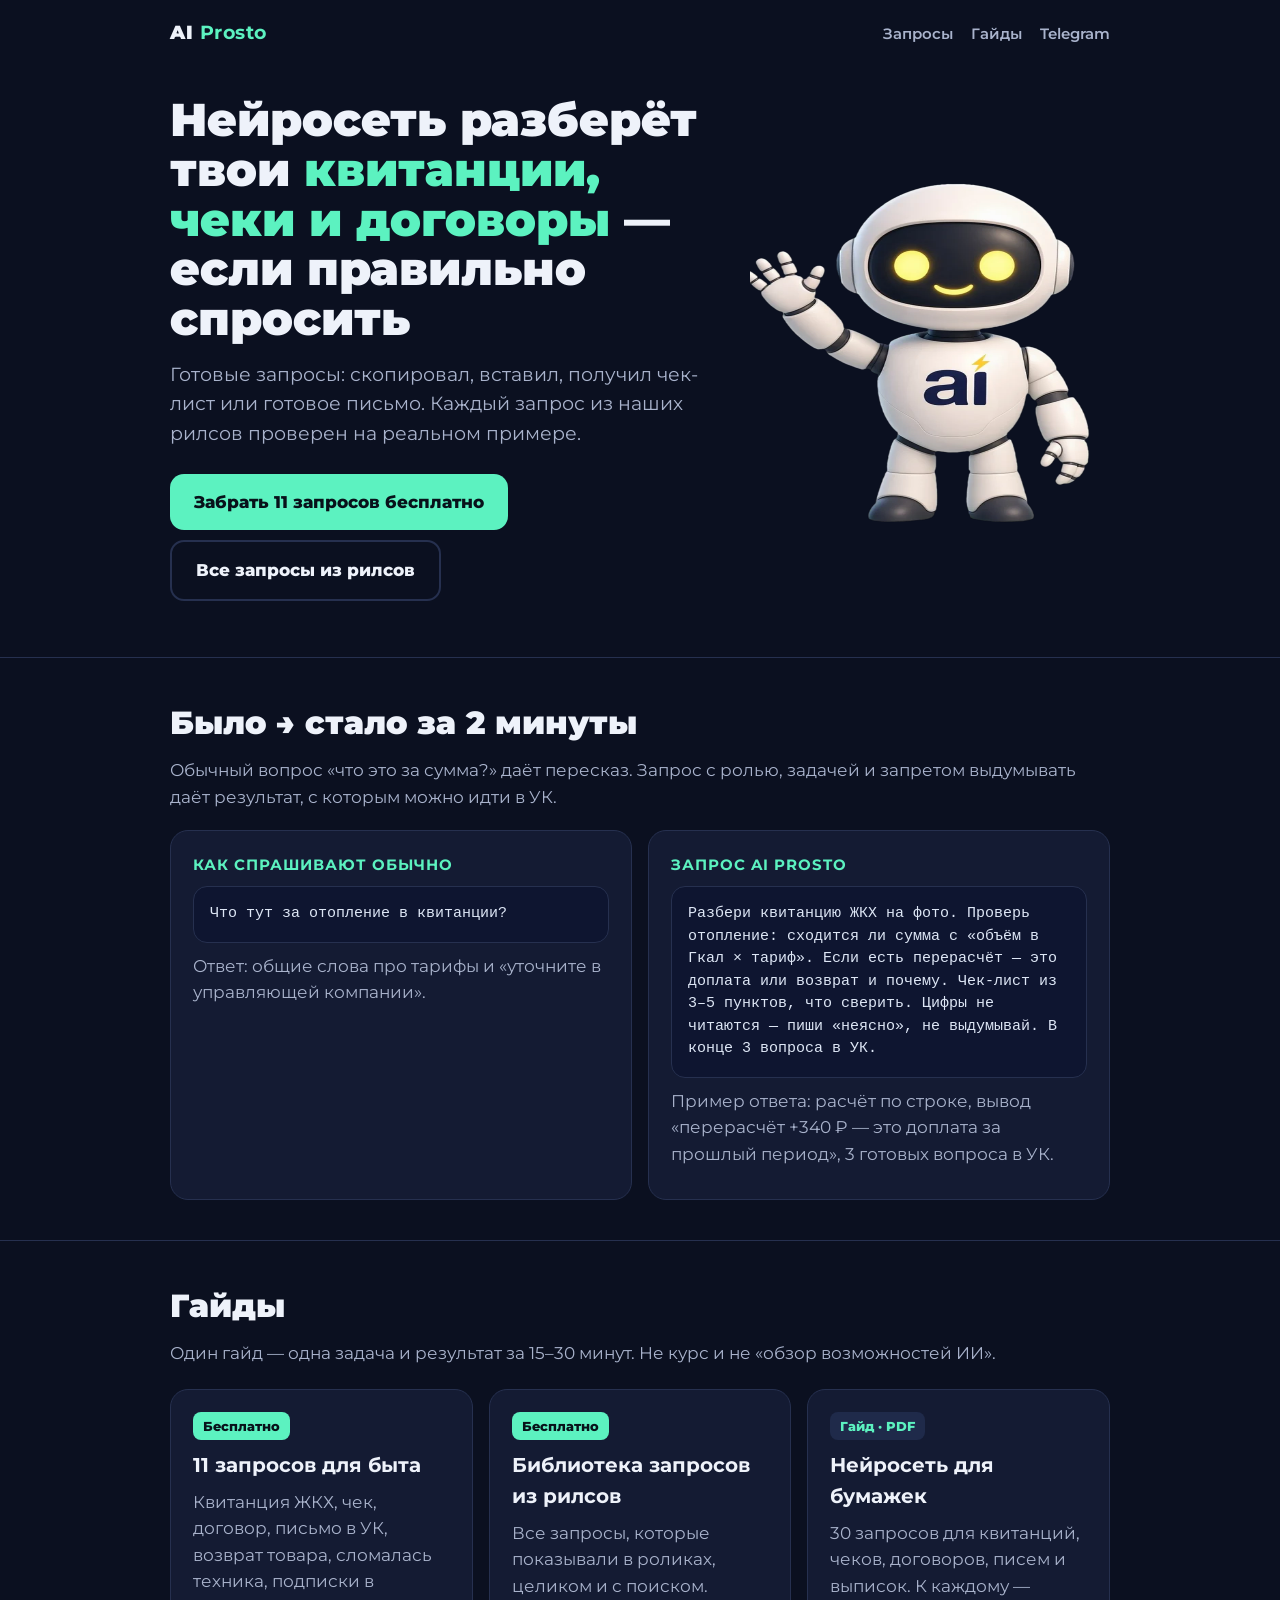
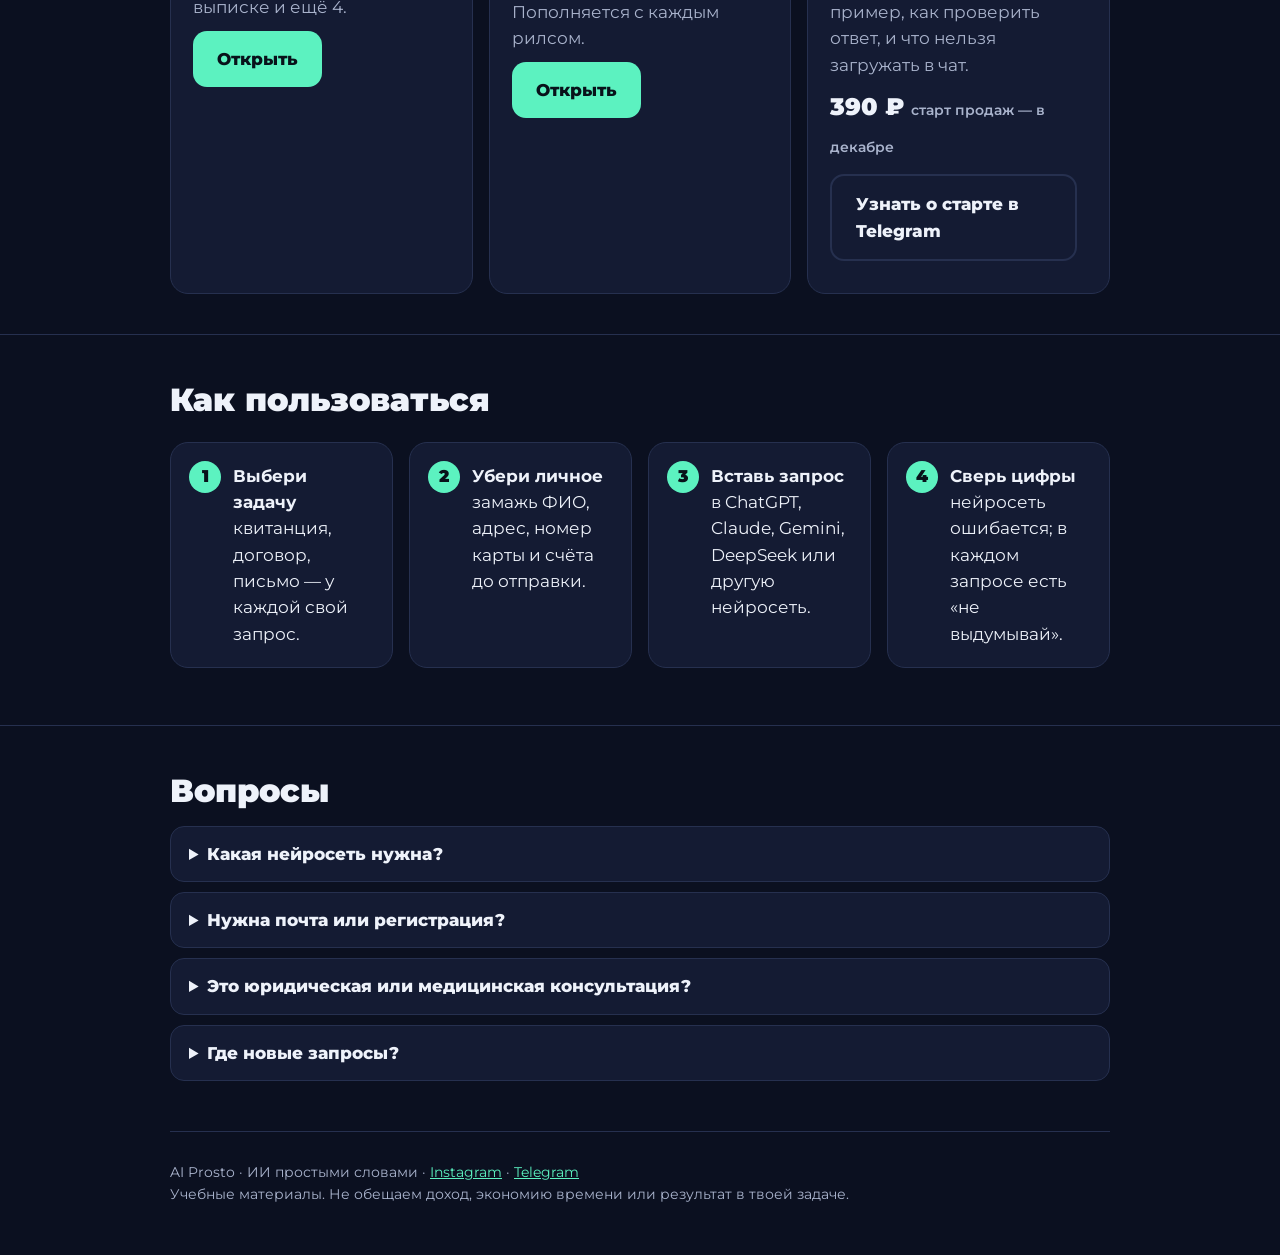
==== site/index.html @ b139ee8e "site v1 + tg queue + publisher Co-authored-by: Cursor <cursoragent@cursor.com>" ====
<!doctype html>
<html lang="ru">
<head>
<meta charset="utf-8">
<meta name="viewport" content="width=device-width, initial-scale=1">
<title>AI Prosto — ИИ простыми словами: готовые запросы и гайды</title>
<meta name="description" content="Готовые запросы к нейросети для квитанций, чеков, договоров и писем. Скопировал, вставил, получил результат. Бесплатная шпаргалка и гайды AI Prosto.">
<meta property="og:title" content="AI Prosto — ИИ простыми словами">
<meta property="og:description" content="Готовые запросы к нейросети для быта и работы. Каждый проверен на реальном примере.">
<meta property="og:image" content="assets/robot_wave.webp">
<link rel="preconnect" href="https://fonts.googleapis.com">
<link href="https://fonts.googleapis.com/css2?family=Montserrat:wght@500;600;700;800;900&display=swap" rel="stylesheet">
<link rel="stylesheet" href="style.css">
</head>
<body>
<div class="wrap">
<header>
  <a class="logo" href="./">AI <b>Prosto</b></a>
  <nav><a href="prompts.html">Запросы</a><a href="#guides">Гайды</a><a href="https://t.me/about_ai_easy?utm_source=site&utm_medium=nav&utm_campaign=ai_prosto">Telegram</a></nav>
</header>

<div class="hero">
  <div>
    <h1>Нейросеть разберёт твои <em>квитанции, чеки и договоры</em> — если правильно спросить</h1>
    <p class="lead">Готовые запросы: скопировал, вставил, получил чек-лист или готовое письмо. Каждый запрос из наших рилсов проверен на реальном примере.</p>
    <a class="btn main" href="free/11-zaprosov.html">Забрать 11 запросов бесплатно</a>
    <a class="btn alt" href="prompts.html">Все запросы из рилсов</a>
  </div>
  <img src="assets/robot_wave.webp" alt="Робот AI Prosto машет рукой" width="340" height="340">
</div>
</div>

<section><div class="wrap">
  <h2>Было → стало за 2 минуты</h2>
  <p>Обычный вопрос «что это за сумма?» даёт пересказ. Запрос с ролью, задачей и запретом выдумывать даёт результат, с которым можно идти в УК.</p>
  <div class="ba">
    <div class="card"><h3>Как спрашивают обычно</h3><pre>Что тут за отопление в квитанции?</pre><p>Ответ: общие слова про тарифы и «уточните в управляющей компании».</p></div>
    <div class="card"><h3>Запрос AI Prosto</h3><pre>Разбери квитанцию ЖКХ на фото. Проверь отопление: сходится ли сумма с «объём в Гкал × тариф». Если есть перерасчёт — это доплата или возврат и почему. Чек-лист из 3–5 пунктов, что сверить. Цифры не читаются — пиши «неясно», не выдумывай. В конце 3 вопроса в УК.</pre><p>Пример ответа: расчёт по строке, вывод «перерасчёт +340 ₽ — это доплата за прошлый период», 3 готовых вопроса в УК.</p></div>
  </div>
</div></section>

<section id="guides"><div class="wrap">
  <h2>Гайды</h2>
  <p>Один гайд — одна задача и результат за 15–30 минут. Не курс и не «обзор возможностей ИИ».</p>
  <div class="grid">
    <div class="card">
      <span class="tag free">Бесплатно</span>
      <h3>11 запросов для быта</h3>
      <p>Квитанция ЖКХ, чек, договор, письмо в УК, возврат товара, сломалась техника, подписки в выписке и ещё 4.</p>
      <a class="btn main" href="free/11-zaprosov.html">Открыть</a>
    </div>
    <div class="card">
      <span class="tag free">Бесплатно</span>
      <h3>Библиотека запросов из рилсов</h3>
      <p>Все запросы, которые показывали в роликах, целиком и с поиском. Пополняется с каждым рилсом.</p>
      <a class="btn main" href="prompts.html">Открыть</a>
    </div>
    <div class="card">
      <span class="tag">Гайд · PDF</span>
      <h3>Нейросеть для бумажек</h3>
      <p>30 запросов для квитанций, чеков, договоров, писем и выписок. К каждому — пример, как проверить ответ, и что нельзя загружать в чат.</p>
      <div class="price">390 ₽ <small>старт продаж — в декабре</small></div>
      <a class="btn alt" href="https://t.me/about_ai_easy?utm_source=site&utm_medium=guide_card&utm_campaign=ai_prosto&utm_content=guide_bumazhki">Узнать о старте в Telegram</a>
    </div>
  </div>
</div></section>

<section><div class="wrap">
  <h2>Как пользоваться</h2>
  <ol class="steps">
    <li><b>Выбери задачу</b><br>квитанция, договор, письмо — у каждой свой запрос.</li>
    <li><b>Убери личное</b><br>замажь ФИО, адрес, номер карты и счёта до отправки.</li>
    <li><b>Вставь запрос</b><br>в ChatGPT, Claude, Gemini, DeepSeek или другую нейросеть.</li>
    <li><b>Сверь цифры</b><br>нейросеть ошибается; в каждом запросе есть «не выдумывай».</li>
  </ol>
</div></section>

<section><div class="wrap">
  <h2>Вопросы</h2>
  <details><summary>Какая нейросеть нужна?</summary><p>Любая, где можно прикрепить фото или вставить текст. Запросы написаны так, чтобы работать и в бесплатных версиях.</p></details>
  <details><summary>Нужна почта или регистрация?</summary><p>Нет. Бесплатные материалы открываются сразу.</p></details>
  <details><summary>Это юридическая или медицинская консультация?</summary><p>Нет. Запросы помогают понять документ и подготовить вопросы. Решение и проверка фактов — за тобой.</p></details>
  <details><summary>Где новые запросы?</summary><p>В <a href="https://t.me/about_ai_easy?utm_source=site&utm_medium=faq&utm_campaign=ai_prosto">Telegram-канале</a>: к каждому рилсу — пост с полным запросом и тем, что не влезло в ролик, плюс короткие новости ИИ.</p></details>
</div></section>

<div class="wrap">
<footer>
  AI Prosto · ИИ простыми словами · <a href="https://www.instagram.com/ai.prosto.official/">Instagram</a> · <a href="https://t.me/about_ai_easy?utm_source=site&utm_medium=footer&utm_campaign=ai_prosto">Telegram</a><br>
  Учебные материалы. Не обещаем доход, экономию времени или результат в твоей задаче.
</footer>
</div>
</body>
</html>
---- site/style.css ----
:root { --bg: #0B1020; --card: #141B33; --line: #26304F; --mint: #5CF2C0; --lime: #B6F22C; --text: #EEF2FA; --muted: #A9B3CC; }
* { box-sizing: border-box; }
html { scroll-behavior: smooth; }
body { margin: 0; background: var(--bg); color: var(--text); font: 17px/1.55 Montserrat, system-ui, -apple-system, "Segoe UI", sans-serif; }
a { color: var(--mint); }
.wrap { max-width: 980px; margin: 0 auto; padding: 0 20px; }
header { display: flex; align-items: center; justify-content: space-between; padding: 18px 0; }
.logo { font-weight: 900; letter-spacing: .5px; color: var(--text); text-decoration: none; font-size: 19px; }
.logo b { color: var(--mint); }
nav a { color: var(--muted); text-decoration: none; margin-left: 18px; font-weight: 600; font-size: 15px; }
nav a:hover { color: var(--text); }
.hero { display: grid; grid-template-columns: 1.4fr 1fr; gap: 28px; align-items: center; padding: 30px 0 46px; }
.hero h1 { font-size: 46px; line-height: 1.08; margin: 0 0 16px; font-weight: 900; }
.hero h1 em { font-style: normal; color: var(--mint); }
.hero p.lead { font-size: 19px; color: var(--muted); margin: 0 0 26px; }
.hero img { width: 100%; max-width: 340px; justify-self: center; }
.btn { display: inline-block; padding: 15px 24px; border-radius: 14px; font-weight: 800; text-decoration: none; margin: 0 10px 10px 0; }
.btn.main { background: var(--mint); color: #08121A; }
.btn.alt { border: 2px solid var(--line); color: var(--text); }
.btn.main:hover { filter: brightness(1.08); }
section { padding: 40px 0; border-top: 1px solid var(--line); }
h2 { font-size: 32px; margin: 0 0 10px; font-weight: 900; }
h2 + p { color: var(--muted); margin-top: 0; }
.grid { display: grid; grid-template-columns: repeat(auto-fit, minmax(260px, 1fr)); gap: 16px; margin-top: 22px; }
.card { background: var(--card); border: 1px solid var(--line); border-radius: 18px; padding: 22px; }
.card h3 { margin: 0 0 8px; font-size: 20px; }
.card p { margin: 0 0 10px; color: var(--muted); }
.card .tag { display: inline-block; font-size: 13px; font-weight: 800; padding: 4px 10px; border-radius: 8px; background: #1F2A4A; color: var(--mint); margin-bottom: 10px; }
.card .tag.free { background: var(--mint); color: #08121A; }
.price { font-size: 24px; font-weight: 900; margin: 6px 0 12px; }
.price small { font-size: 14px; color: var(--muted); font-weight: 600; }
.ba { display: grid; grid-template-columns: 1fr 1fr; gap: 16px; margin-top: 20px; }
.ba .card h3 { color: var(--mint); font-size: 15px; text-transform: uppercase; letter-spacing: 1px; }
pre, .prompt { background: #0E1530; border: 1px solid var(--line); border-radius: 14px; padding: 16px; white-space: pre-wrap; font: 15px/1.5 ui-monospace, Consolas, monospace; color: #DDE6F5; margin: 10px 0; }
.copy { cursor: pointer; background: none; border: 1px solid var(--line); color: var(--mint); border-radius: 10px; padding: 6px 12px; font: 700 14px Montserrat, sans-serif; }
.steps { counter-reset: s; list-style: none; padding: 0; display: grid; grid-template-columns: repeat(auto-fit, minmax(220px, 1fr)); gap: 16px; }
.steps li { background: var(--card); border: 1px solid var(--line); border-radius: 18px; padding: 20px 20px 20px 62px; position: relative; }
.steps li::before { counter-increment: s; content: counter(s); position: absolute; left: 18px; top: 18px; width: 32px; height: 32px; border-radius: 50%; background: var(--mint); color: #08121A; font-weight: 900; display: grid; place-items: center; }
details { background: var(--card); border: 1px solid var(--line); border-radius: 14px; padding: 14px 18px; margin: 10px 0; }
summary { cursor: pointer; font-weight: 800; }
details p { color: var(--muted); margin: 10px 0 0; }
footer { padding: 30px 0 50px; color: var(--muted); font-size: 14px; border-top: 1px solid var(--line); }
.lib-item { margin: 0 0 22px; }
.lib-item h3 { margin: 0 0 4px; font-size: 19px; }
.lib-item .meta { color: var(--muted); font-size: 14px; }
.filter { width: 100%; padding: 14px 16px; border-radius: 14px; border: 1px solid var(--line); background: var(--card); color: var(--text); font: 16px Montserrat, sans-serif; margin: 10px 0 24px; }
@media (max-width: 720px) {
  .hero { grid-template-columns: 1fr; padding-top: 10px; }
  .hero img { max-width: 200px; order: -1; }
  .hero h1 { font-size: 34px; }
  .ba { grid-template-columns: 1fr; }
  nav a { margin-left: 12px; font-size: 14px; }
  h2 { font-size: 26px; }
}
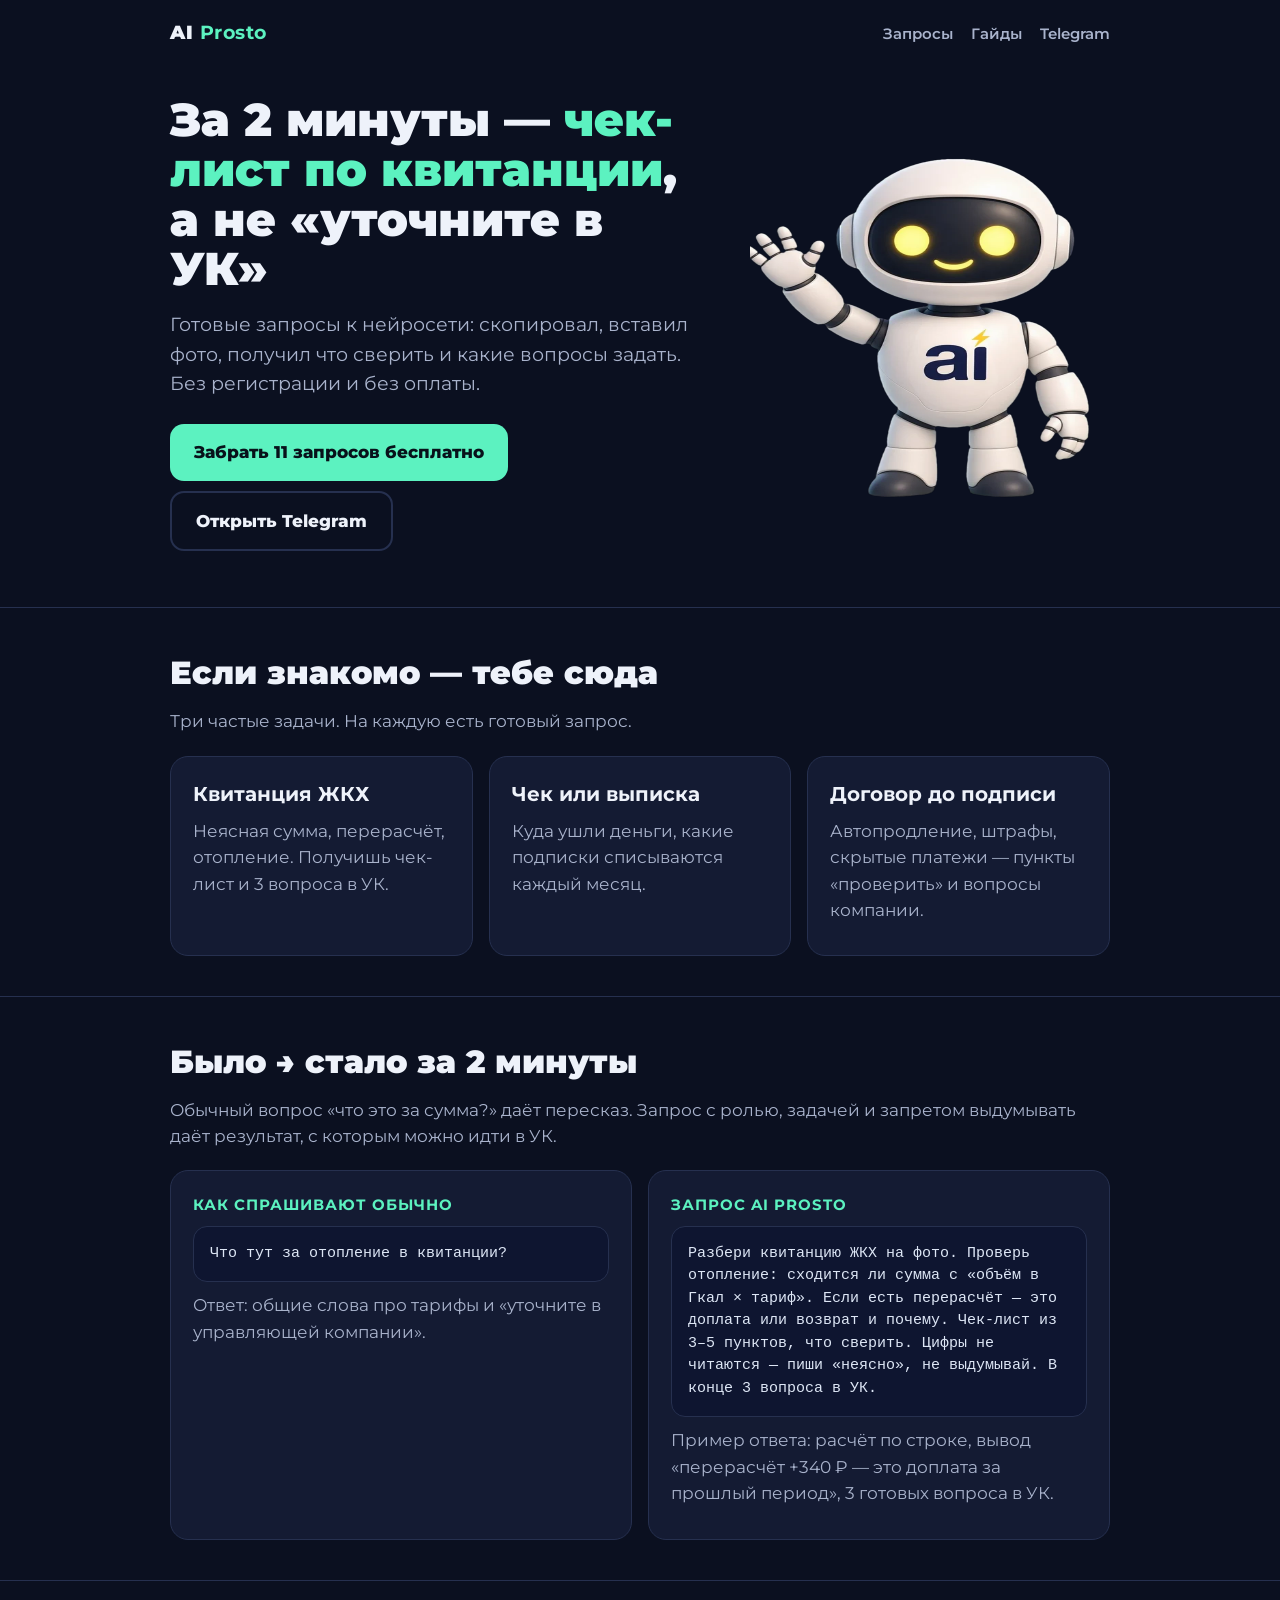
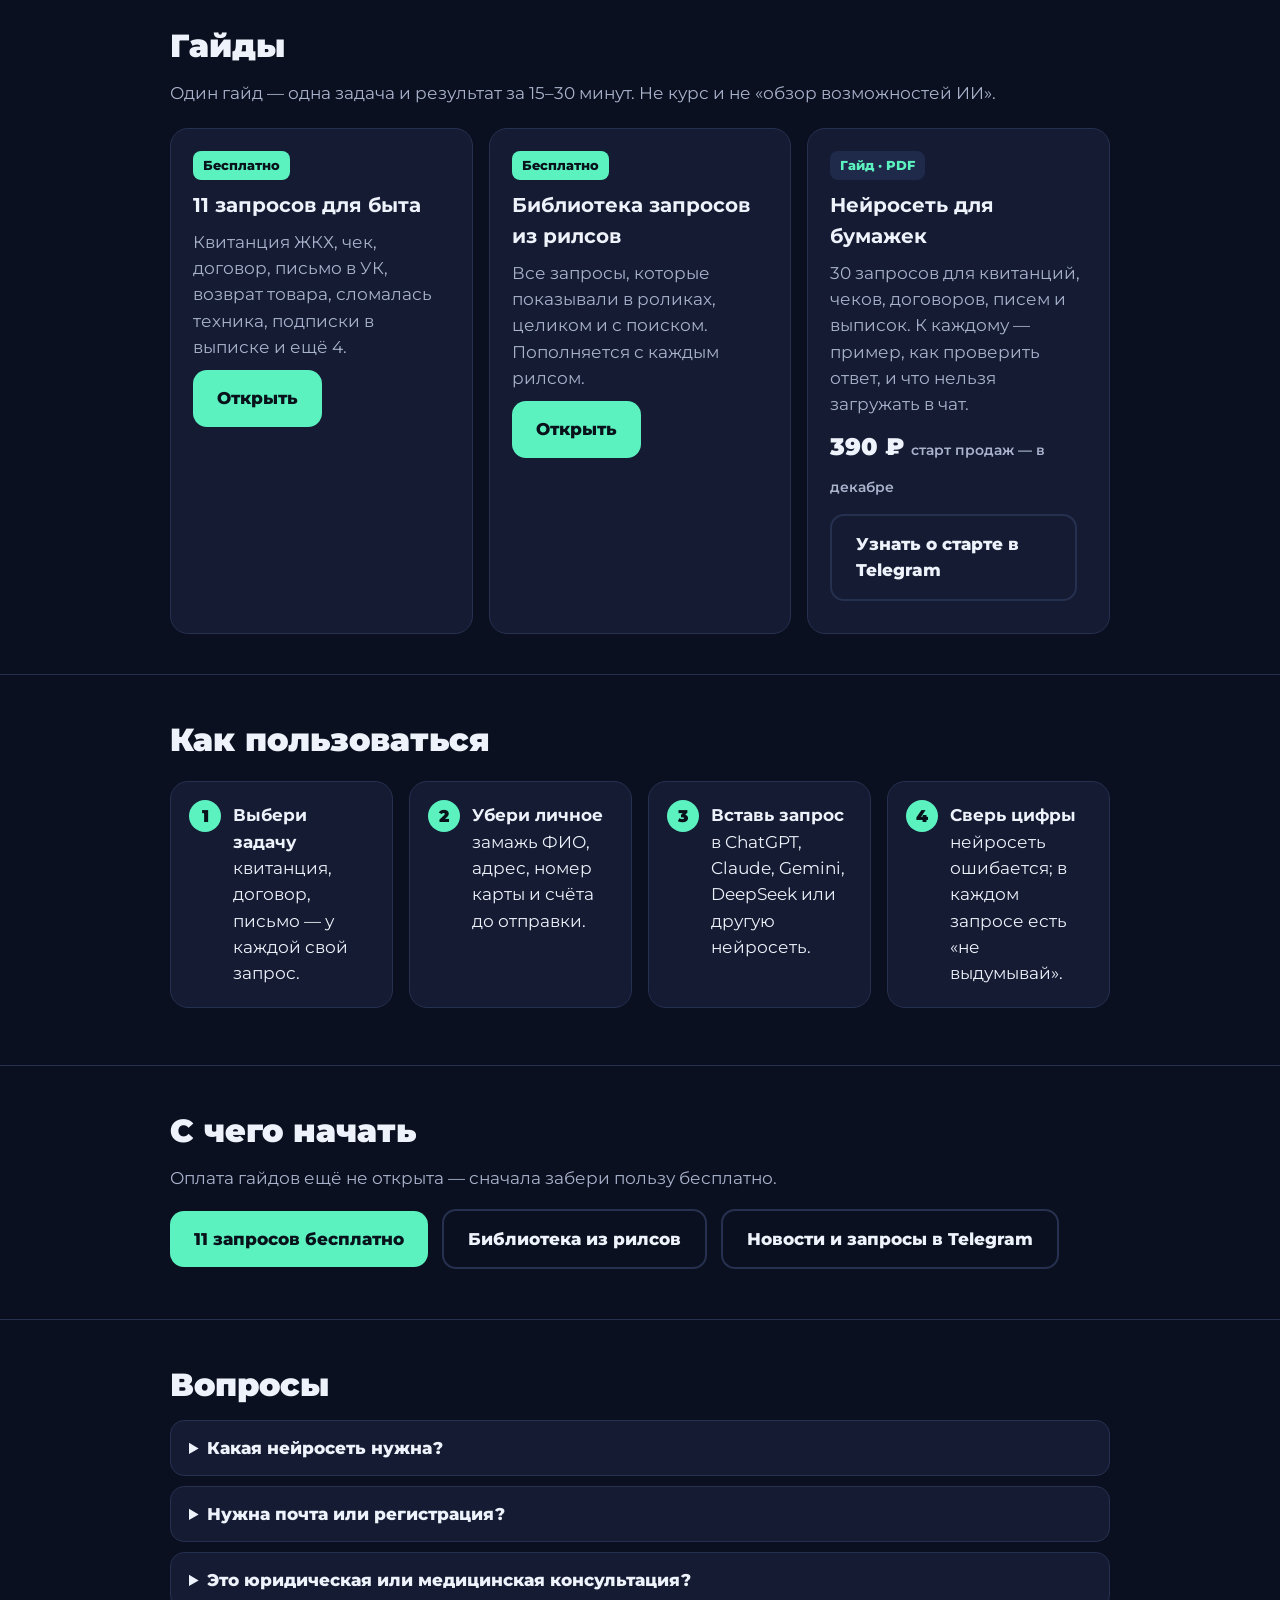
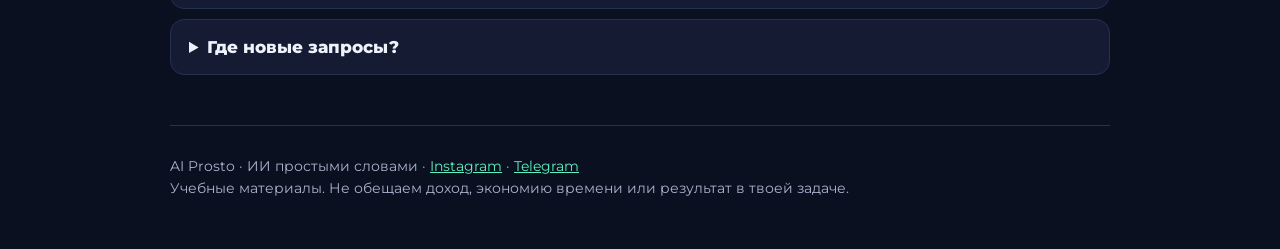
==== commit 2b666611: "site: hero + pains + dm autoreply" ====
--- a/site/index.html
+++ b/site/index.html
@@ -21,14 +21,24 @@
 
 <div class="hero">
   <div>
-    <h1>Нейросеть разберёт твои <em>квитанции, чеки и договоры</em> — если правильно спросить</h1>
-    <p class="lead">Готовые запросы: скопировал, вставил, получил чек-лист или готовое письмо. Каждый запрос из наших рилсов проверен на реальном примере.</p>
+    <h1>За 2 минуты — <em>чек-лист по квитанции</em>, а не «уточните в УК»</h1>
+    <p class="lead">Готовые запросы к нейросети: скопировал, вставил фото, получил что сверить и какие вопросы задать. Без регистрации и без оплаты.</p>
     <a class="btn main" href="free/11-zaprosov.html">Забрать 11 запросов бесплатно</a>
-    <a class="btn alt" href="prompts.html">Все запросы из рилсов</a>
+    <a class="btn alt" href="https://t.me/about_ai_easy?utm_source=site&utm_medium=hero&utm_campaign=ai_prosto">Открыть Telegram</a>
   </div>
   <img src="assets/robot_wave.webp" alt="Робот AI Prosto машет рукой" width="340" height="340">
 </div>
 </div>
+
+<section><div class="wrap">
+  <h2>Если знакомо — тебе сюда</h2>
+  <p>Три частые задачи. На каждую есть готовый запрос.</p>
+  <div class="grid">
+    <div class="card"><h3>Квитанция ЖКХ</h3><p>Неясная сумма, перерасчёт, отопление. Получишь чек-лист и 3 вопроса в УК.</p></div>
+    <div class="card"><h3>Чек или выписка</h3><p>Куда ушли деньги, какие подписки списываются каждый месяц.</p></div>
+    <div class="card"><h3>Договор до подписи</h3><p>Автопродление, штрафы, скрытые платежи — пункты «проверить» и вопросы компании.</p></div>
+  </div>
+</div></section>
 
 <section><div class="wrap">
   <h2>Было → стало за 2 минуты</h2>
@@ -76,6 +86,14 @@
 </div></section>
 
 <section><div class="wrap">
+  <h2>С чего начать</h2>
+  <p>Оплата гайдов ещё не открыта — сначала забери пользу бесплатно.</p>
+  <a class="btn main" href="free/11-zaprosov.html">11 запросов бесплатно</a>
+  <a class="btn alt" href="prompts.html">Библиотека из рилсов</a>
+  <a class="btn alt" href="https://t.me/about_ai_easy?utm_source=site&utm_medium=cta_bottom&utm_campaign=ai_prosto">Новости и запросы в Telegram</a>
+</div></section>
+
+<section><div class="wrap">
   <h2>Вопросы</h2>
   <details><summary>Какая нейросеть нужна?</summary><p>Любая, где можно прикрепить фото или вставить текст. Запросы написаны так, чтобы работать и в бесплатных версиях.</p></details>
   <details><summary>Нужна почта или регистрация?</summary><p>Нет. Бесплатные материалы открываются сразу.</p></details>
